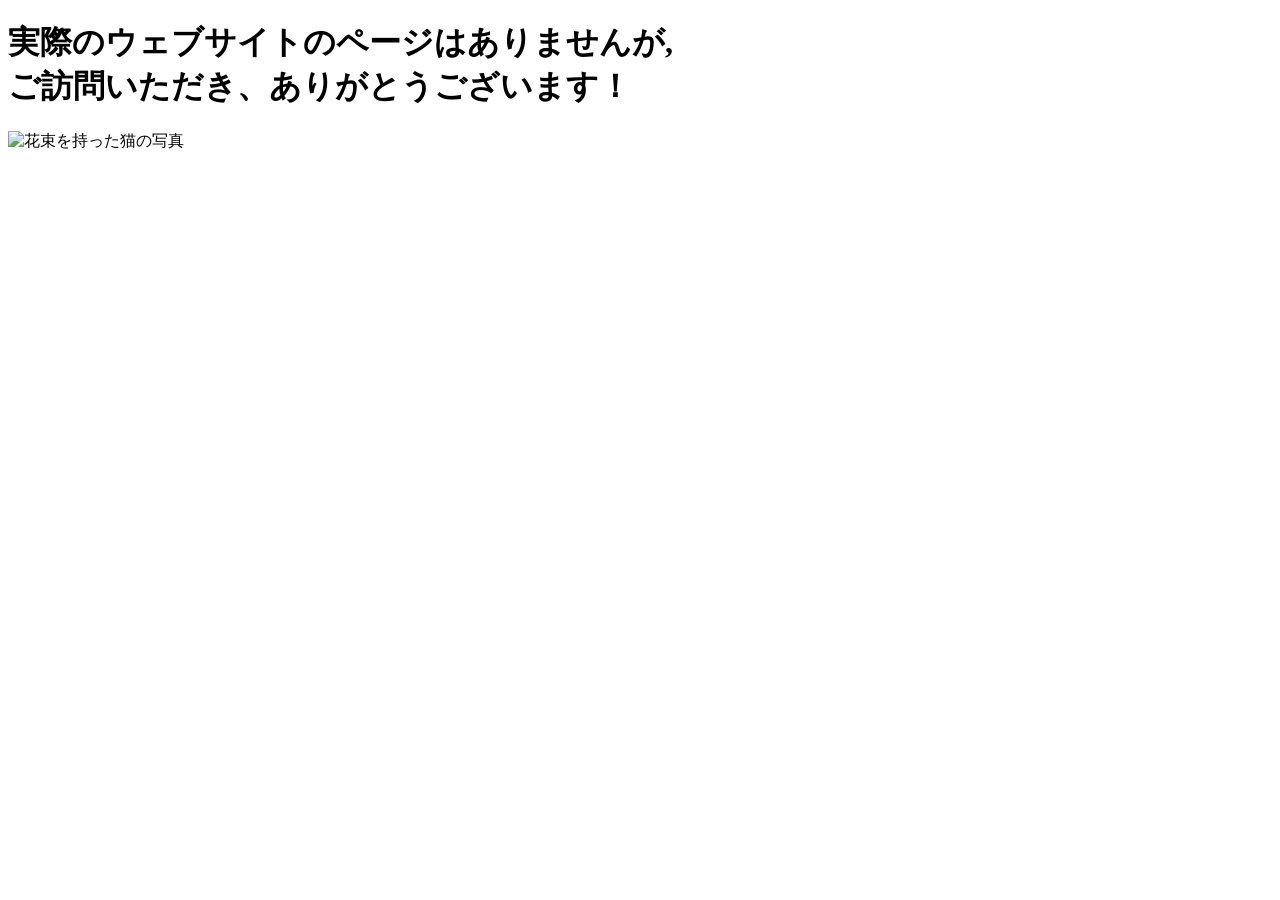
==== omaga_blankpage.html @ ea411aac "Add files via upload" ====
<!DOCTYPE html>
<html>
    <head>
        <meta charset="UTF-8">
        <meta name="viewport" content="width=device-width, initial-scale=1.0">
        <title>Uh oh, blank page!</title>
    </head>
    <body>
        <h1>実際のウェブサイトのページはありませんが,<br>
            ご訪問いただき、ありがとうございます！</h1>
        <img src="../cat.jpg" alt="花束を持った猫の写真" id="gooby-goober">
    </body>
</html>
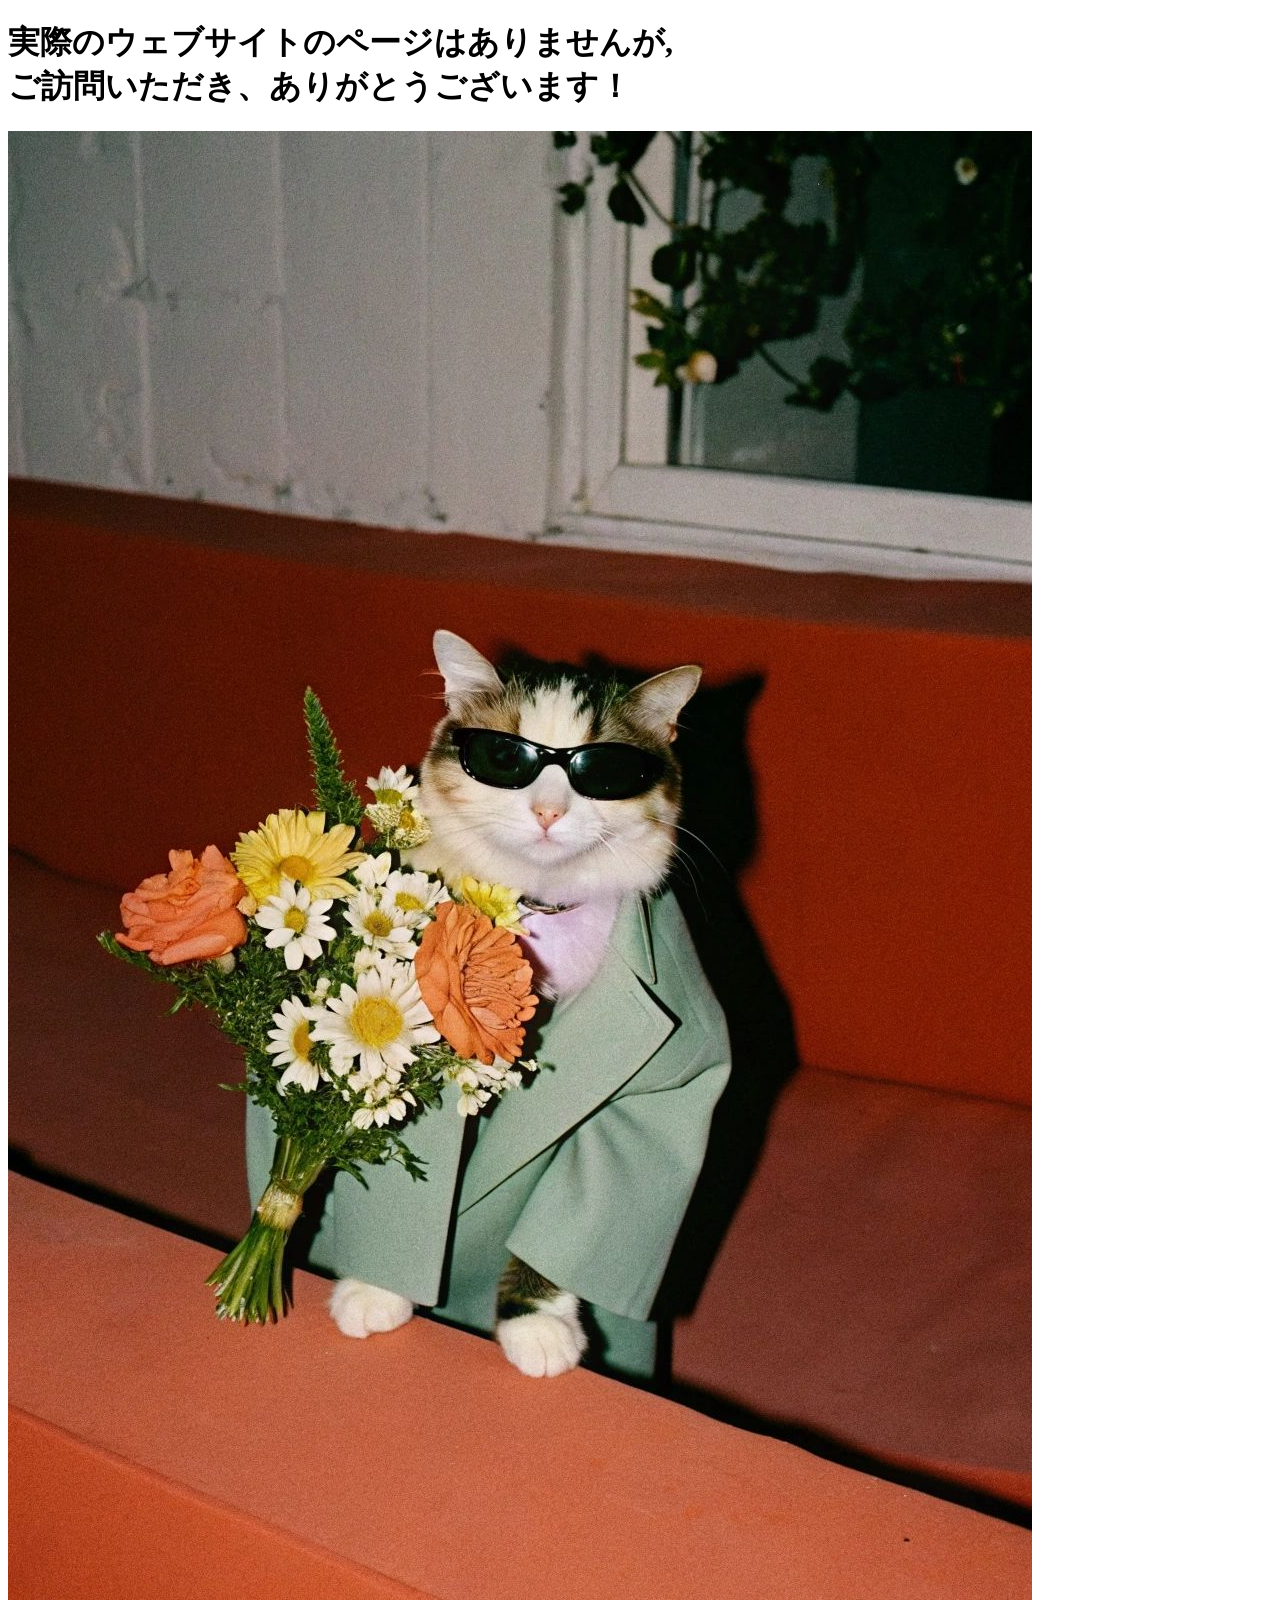
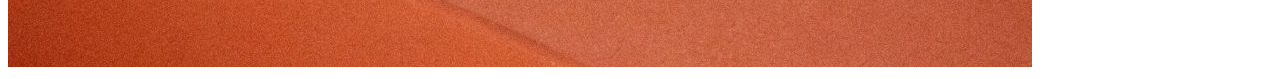
==== commit fd04f578: "Add files via upload" ====
--- a/omaga_blankpage.html
+++ b/omaga_blankpage.html
@@ -8,6 +8,6 @@
     <body>
         <h1>実際のウェブサイトのページはありませんが,<br>
             ご訪問いただき、ありがとうございます！</h1>
-        <img src="../cat.jpg" alt="花束を持った猫の写真" id="gooby-goober">
+        <img src="cat.jpg" alt="花束を持った猫の写真" id="gooby-goober">
     </body>
 </html>
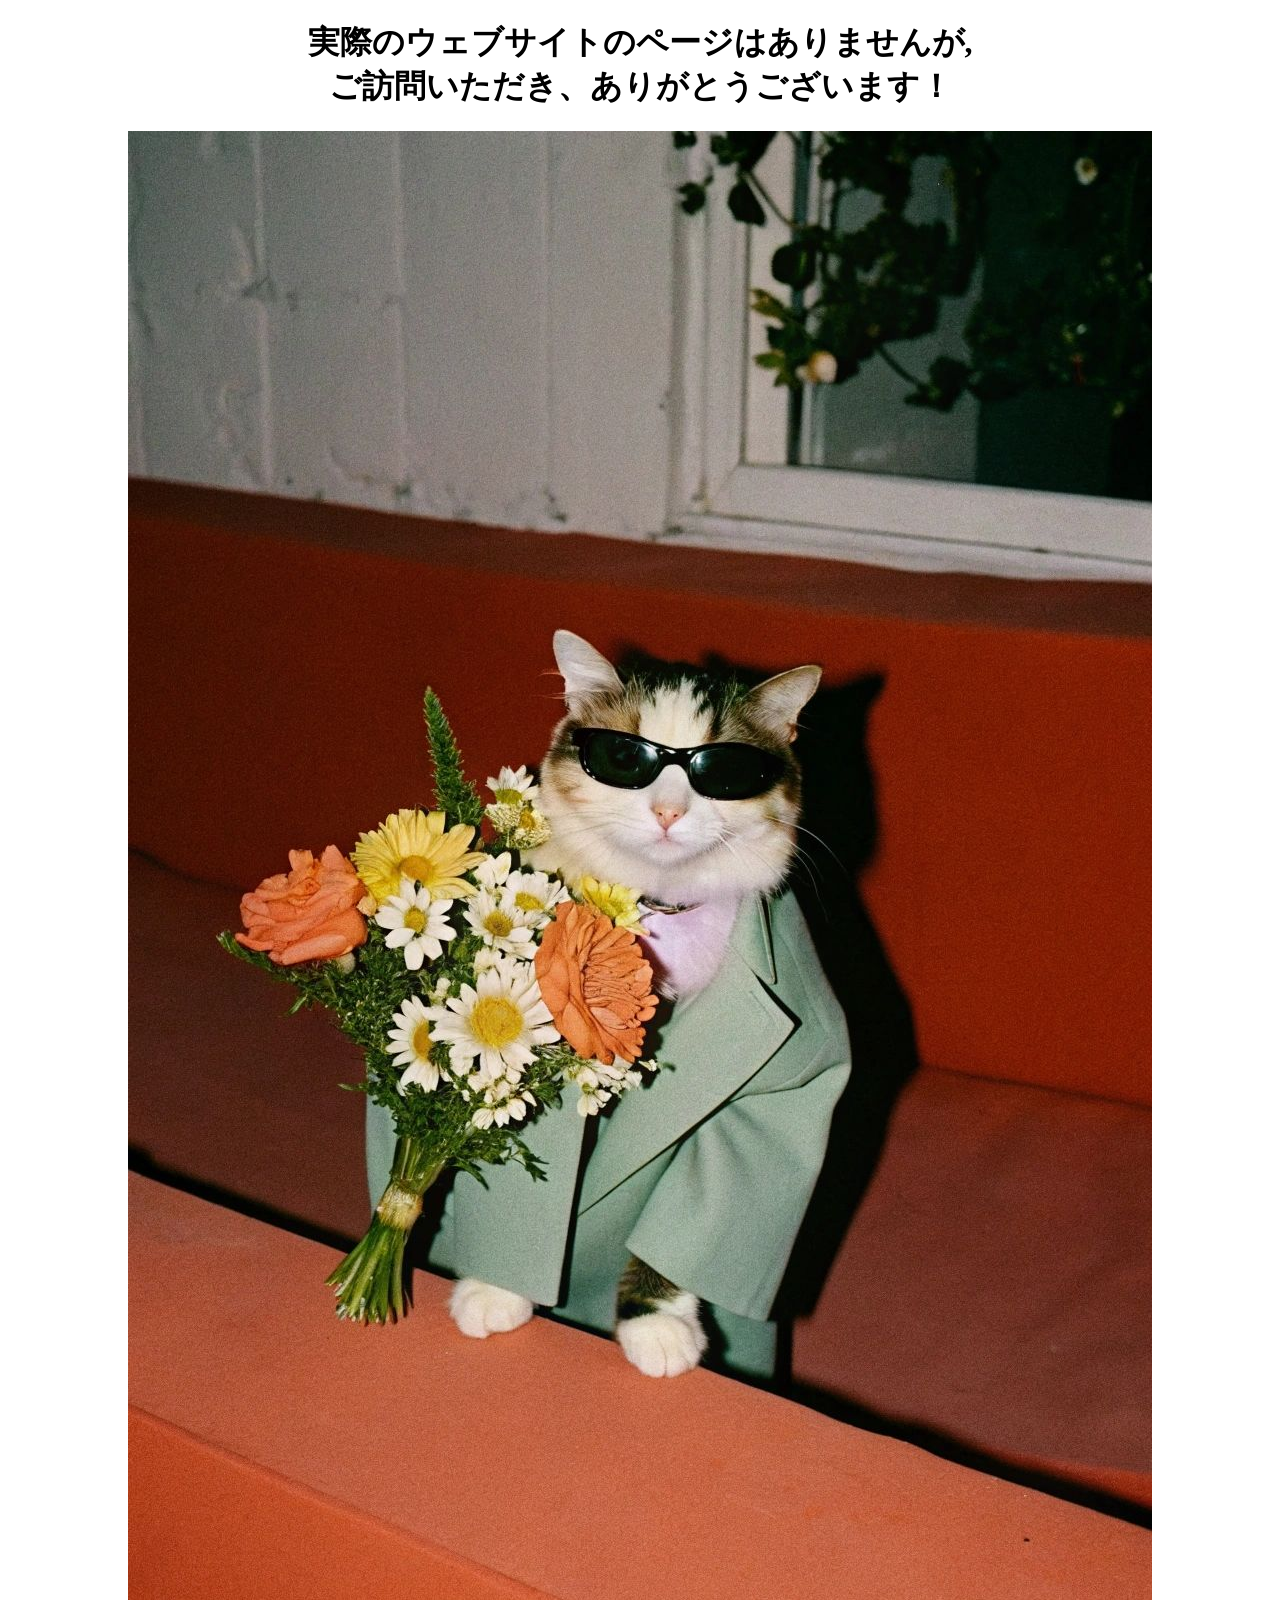
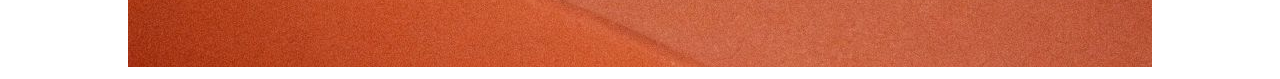
==== commit 711b92a6: "Add files via upload" ====
--- a/omaga_blankpage.html
+++ b/omaga_blankpage.html
@@ -4,6 +4,7 @@
         <meta charset="UTF-8">
         <meta name="viewport" content="width=device-width, initial-scale=1.0">
         <title>Uh oh, blank page!</title>
+        <link rel="stylesheet" href="style_blankpage.css">
     </head>
     <body>
         <h1>実際のウェブサイトのページはありませんが,<br>
--- a/style_blankpage.css
+++ b/style_blankpage.css
@@ -0,0 +1,6 @@
+@import url('https://fonts.googleapis.com/css2?family=Bebas+Neue&family=DM+Sans:ital,opsz,wght@0,9..40,100..1000;1,9..40,100..1000&family=DotGothic16&family=Hina+Mincho&family=Mochiy+Pop+One&family=Mochiy+Pop+P+One&family=Momo+Signature&family=Montserrat:ital,wght@0,100..900;1,100..900&family=Potta+One&family=Rampart+One&family=RocknRoll+One&family=Slackside+One&family=Yuji+Syuku&family=Zen+Antique&display=swap');
+ 
+body {
+    text-align: center;
+    align-items: center;
+ }
